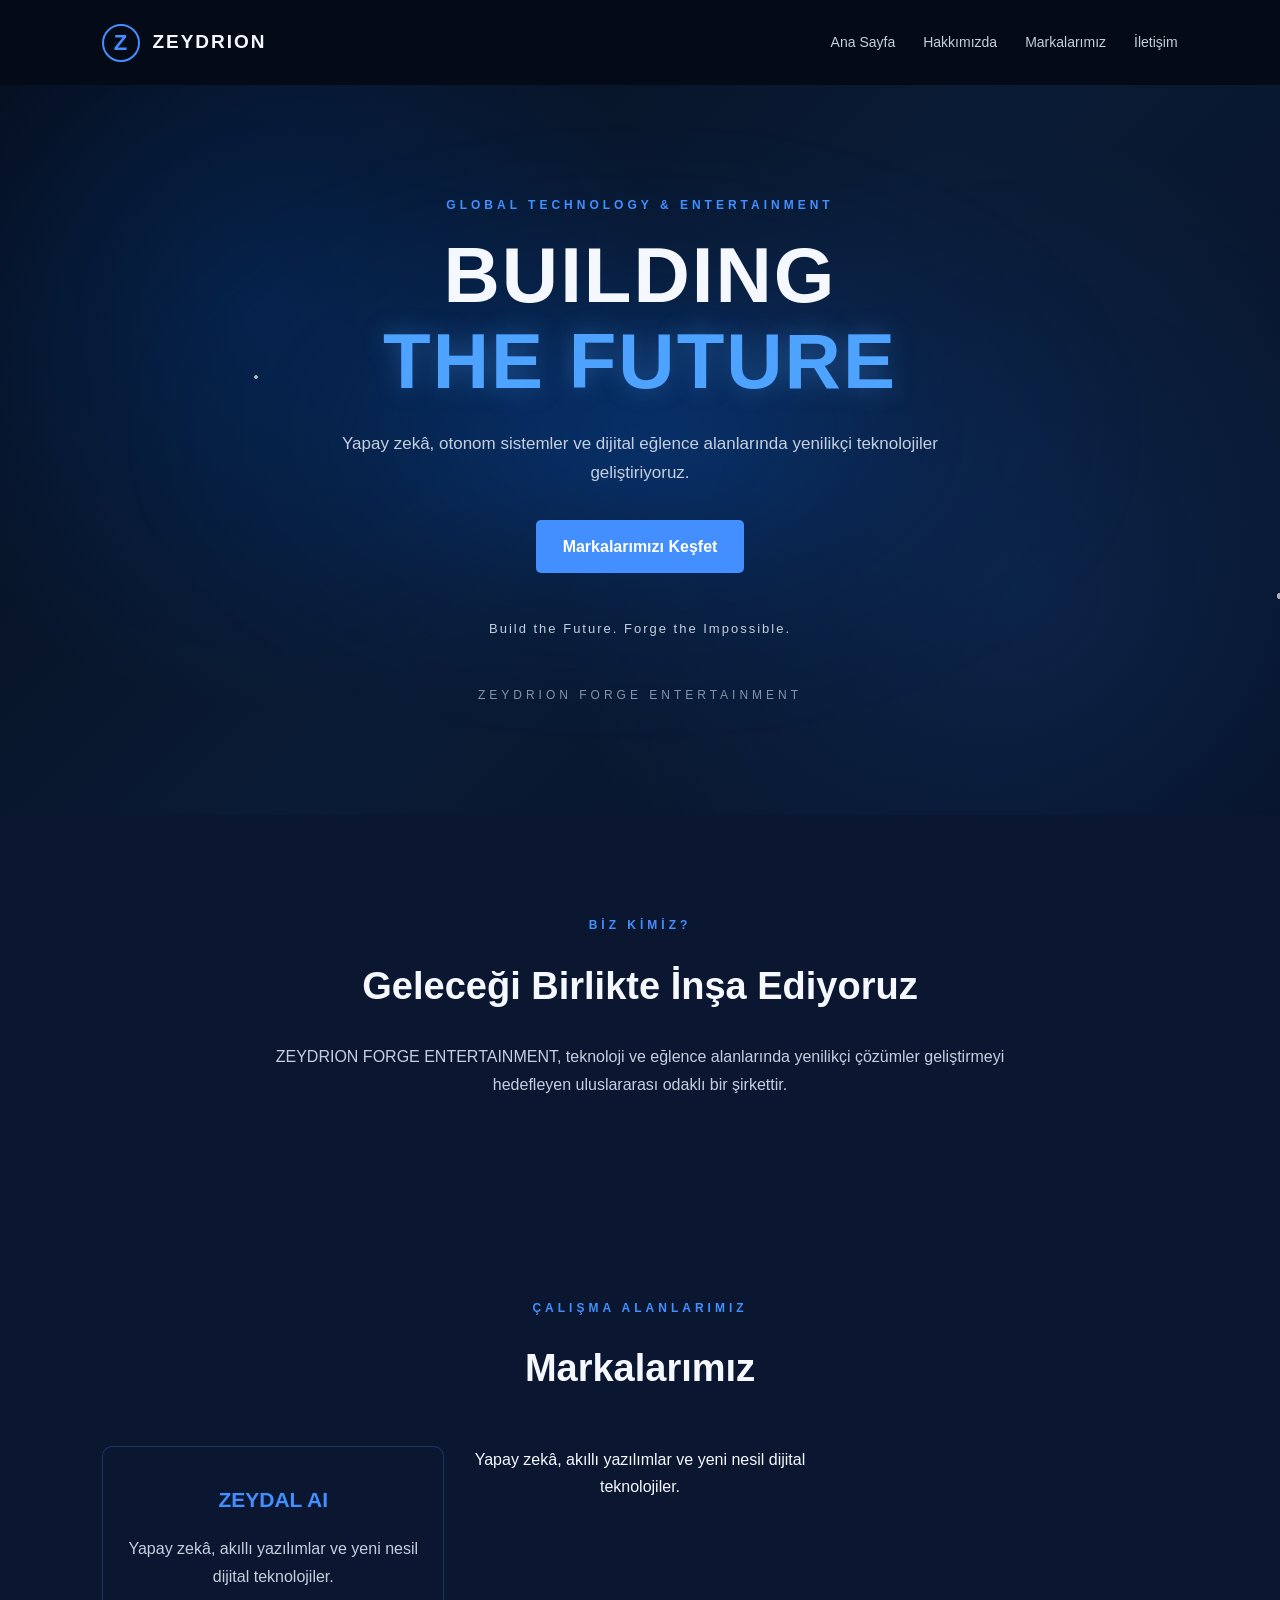
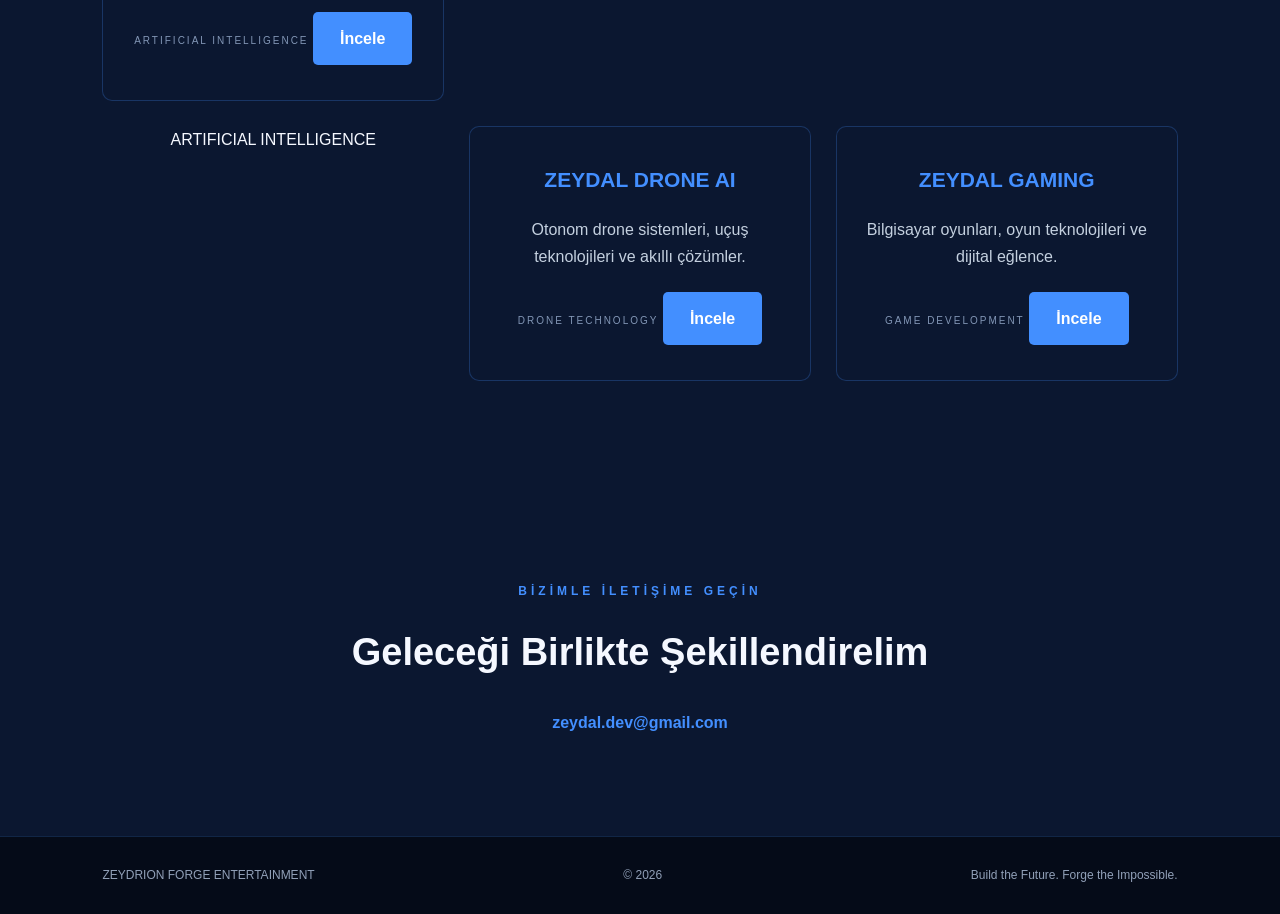
==== index.html @ db0af015 "Restore index.html content" ====
<!DOCTYPE html>
<html lang="tr">
<head>
  <meta charset="UTF-8">
  <meta name="viewport" content="width=device-width, initial-scale=1.0">
  <meta name="description" content="ZEYDRION FORGE ENTERTAINMENT — Global teknoloji ve eğlence şirketi.">
  <title>ZEYDRION FORGE ENTERTAINMENT</title>
  <link rel="stylesheet" href="style.css">
</head>
<body>

  <header class="header">
    <a class="logo" href="#home">
      <span class="logo-symbol">Z</span>
      <span>ZEYDRION</span>
    </a>

    <nav class="navigation">
      <a href="#home">Ana Sayfa</a>
      <a href="#about">Hakkımızda</a>
      <a href="#brands">Markalarımız</a>
      <a href="#contact">İletişim</a>
    </nav>
  </header>

  <main>
    
<section class="hero" id="home">
  <p class="eyebrow">GLOBAL TECHNOLOGY & ENTERTAINMENT</p>

  <h1>
    BUILDING<br>
    <span>THE FUTURE</span>
  </h1>

  <p class="hero-description">
    Yapay zekâ, otonom sistemler ve dijital eğlence
    alanlarında yenilikçi teknolojiler geliştiriyoruz.
  </p>

  <a class="primary-button" href="#brands">
    Markalarımızı Keşfet
  </a>

  <p class="slogan">
    Build the Future. Forge the Impossible.
  </p>

  <p class="hero-footer">
    ZEYDRION FORGE ENTERTAINMENT
  </p>
</section>


    <section class="about section" id="about">
      <p class="eyebrow">BİZ KİMİZ?</p>
      <h2>Geleceği Birlikte İnşa Ediyoruz</h2>

      <p>
        ZEYDRION FORGE ENTERTAINMENT, teknoloji ve eğlence
        alanlarında yenilikçi çözümler geliştirmeyi hedefleyen
        uluslararası odaklı bir şirkettir.
      </p>
    </section>

    <section class="brands section" id="brands">
      <p class="eyebrow">ÇALIŞMA ALANLARIMIZ</p>
      <h2>Markalarımız</h2>

      <div class="brand-container">

        
<article class="brand-card">
  <h3>ZEYDAL AI</h3>
  <p>
    Yapay zekâ, akıllı yazılımlar ve yeni nesil
    dijital teknolojiler.
  </p>
  <span>ARTIFICIAL INTELLIGENCE</span>
  <a class="primary-button" href="zeydal-ai.html">İncele</a>
</article>

            Yapay zekâ, akıllı yazılımlar ve yeni nesil
            dijital teknolojiler.
          </p>
          <span>ARTIFICIAL INTELLIGENCE</span>
        </article>

        
<article class="brand-card">
  <h3>ZEYDAL DRONE AI</h3>
  <p>
    Otonom drone sistemleri, uçuş teknolojileri
    ve akıllı çözümler.
  </p>
  <span>DRONE TECHNOLOGY</span>
  <a class="primary-button" href="zeydal-drone-ai.html">İncele</a>
</article>


        <article class="brand-card">
  <h3>ZEYDAL GAMING</h3>
  <p>
    Bilgisayar oyunları, oyun teknolojileri
    ve dijital eğlence.
  </p>
  <span>GAME DEVELOPMENT</span>
  <a class="primary-button" href="zeydal-gaming.html">İncele</a>
</article>
       

      </div>
    </section>

    <section class="contact section" id="contact">
      <p class="eyebrow">BİZİMLE İLETİŞİME GEÇİN</p>
      <h2>Geleceği Birlikte Şekillendirelim</h2>
      <a href="mailto:zeydal.dev@gmail.com">
        zeydal.dev@gmail.com
      </a>
    </section>
  </main>

  <footer class="footer">
    <span>ZEYDRION FORGE ENTERTAINMENT</span>
    <span>© <span id="year"></span></span>
    <span>Build the Future. Forge the Impossible.</span>
  </footer>

  <script src="script.js"></script>
</body>
</html>
---- style.css ----
:root {
  --navy: #050b18;
  --navy-light: #0b1730;
  --blue: #438fff;
  --silver: #c4d0df;
  --white: #f5f8ff;
}

* {
  margin: 0;
  padding: 0;
  box-sizing: border-box;
  scroll-behavior: smooth;
}

body {
  font-family: Arial, Helvetica, sans-serif;
  background: var(--navy);
  color: var(--white);
  line-height: 1.7;
}

.header {
  width: 100%;
  min-height: 85px;
  padding: 18px 8%;
  display: flex;
  align-items: center;
  justify-content: space-between;
  gap: 25px;
  background: rgba(5, 11, 24, 0.82);
backdrop-filter: blur(15px);
-webkit-backdrop-filter: blur(15px);
  }
.logo {
  display: flex;
  align-items: center;
  gap: 12px;
  color: var(--white);
  text-decoration: none;
  font-size: 19px;
  font-weight: bold;
  letter-spacing: 2px;
}

.logo-symbol {
  width: 38px;
  height: 38px;
  display: grid;
  place-items: center;
  border: 2px solid var(--blue);
  border-radius: 50%;
  color: var(--blue);
  font-size: 22px;
  font-weight: bold;
  line-height: 1;
}

.navigation {
  display: flex;
  gap: 28px;
  flex-wrap: wrap;
}

.navigation a {
  color: var(--silver);
  text-decoration: none;
  font-size: 14px;
  transition: color 0.3s ease;
}

.navigation a:hover {
  color: var(--blue);
}


.hero {
  min-height: 620px;
  padding: 110px 20px;
  display: flex;
  flex-direction: column;
  justify-content: center;
  align-items: center;
  text-align: center;
  position: relative;
  overflow: hidden;
  background:
    radial-gradient(circle at 20% 30%, rgba(0, 110, 255, 0.16), transparent 35%),
    radial-gradient(circle at 80% 70%, rgba(30, 90, 180, 0.20), transparent 40%),
    linear-gradient(135deg, #050d1c, #0a1b35, #061126);
}


.eyebrow {
  color: var(--blue);
  font-size: 12px;
  font-weight: bold;
  letter-spacing: 4px;
  margin-bottom: 18px;
}

.hero h1 {
  font-size: clamp(34px, 6vw, 68px);
  line-height: 1.15;
  letter-spacing: 3px;
  margin-bottom: 25px;
}

.hero-description {
  max-width: 620px;
  color: var(--silver);
  font-size: 17px;
  margin-bottom: 32px;
}

.primary-button {
  display: inline-block;
  padding: 13px 27px;
  background: var(--blue);
  color: white;
  text-decoration: none;
  border-radius: 5px;
  font-weight: bold;
  transition: 0.3s ease;
}

.primary-button:hover {
  background: #276fce;
  transform: translateY(-3px);
}

.slogan {
  margin-top: 45px;
  color: var(--silver);
  font-size: 13px;
  letter-spacing: 2px;
}

.section {
  padding: 100px 8%;
  text-align: center;
}

.section h2 {
  font-size: clamp(26px, 4vw, 38px);
  margin-bottom: 25px;
}

.about {
  background: var(--navy-light);
}

.about > p:last-child {
  max-width: 750px;
  margin: auto;
  color: var(--silver);
}

.brands {
  background: var(--navy);
}

.brand-container {
  display: grid;
  grid-template-columns: repeat(3, 1fr);
  gap: 25px;
  margin-top: 45px;
}

.brand-card {
  padding: 35px 25px;
  min-height: 245px;
  background: var(--navy-light);
  border: 1px solid rgba(67, 143, 255, 0.25);
  border-radius: 10px;
  transition: 0.3s ease;
}

.brand-card:hover {
  transform: translateY(-7px);
  border-color: var(--blue);
  box-shadow: 0 10px 35px rgba(67, 143, 255, 0.12);
}

.brand-card h3 {
  color: var(--blue);
  font-size: 21px;
  margin-bottom: 18px;
}

.brand-card p {
  color: var(--silver);
  margin-bottom: 22px;
}

.brand-card span {
  color: #8296b5;
  font-size: 10px;
  letter-spacing: 2px;
}

.contact {
  background: var(--navy-light);
}

.contact a {
  color: var(--blue);
  text-decoration: none;
  font-weight: bold;
}

.footer {
  padding: 28px 8%;
  display: flex;
  justify-content: space-between;
  align-items: center;
  flex-wrap: wrap;
  gap: 15px;
  color: #91a0b8;
  font-size: 12px;
  border-top: 1px solid rgba(67, 143, 255, 0.2);
}

@media (max-width: 800px) {
  .header {
    flex-direction: column;
  }

  .navigation {
    justify-content: center;
    gap: 15px;
  }

  .brand-container {
    grid-template-columns: 1fr;
  }

  .hero {
  min-height: 620px;
  background:
    radial-gradient(circle at 20% 30%, rgba(0, 110, 255, 0.16), transparent 35%),
    radial-gradient(circle at 80% 70%, rgba(30, 90, 180, 0.20), transparent 40%),
    linear-gradient(135deg, #050d1c, #0a1b35, #061126);
}

  .section {
    padding: 75px 6%;
  }

  .footer {
    flex-direction: column;
    text-align: center;
  }
}
.hero h1 span {
  color: #4da3ff;
  text-shadow: 0 0 25px rgba(77, 163, 255, 0.35);
}

.hero-footer {
  margin-top: 45px;
  color: #8295ad;
  font-size: 12px;
  letter-spacing: 4px;
}

.hero h1 {
  font-size: clamp(42px, 7vw, 78px);
  line-height: 1.1;
  letter-spacing: 2px;
}

/* ZEYDRION Animated Blue Glow */

.hero {
  position: relative;
  overflow: hidden;
}

.hero::before {
  content: "";
  position: absolute;
  width: 75%;
  height: 75%;
  top: 10%;
  left: 12%;
  background:
    radial-gradient(
      ellipse,
      rgba(0, 110, 255, 0.35),
      rgba(0, 65, 160, 0.12) 45%,
      transparent 75%
    );
  filter: blur(35px);
  opacity: 0.8;
  pointer-events: none;
  animation: zeydrionHeroGlow 8s ease-in-out infinite alternate;
}

.hero > * {
  position: relative;
  z-index: 1;
}

@keyframes zeydrionHeroGlow {
  0% {
    transform: translate(-12%, -5%) scale(0.9);
  }
  50% {
    transform: translate(8%, 8%) scale(1.15);
  }
  100% {
    transform: translate(-5%, 12%) scale(1);
  }
}

@media (prefers-reduced-motion: reduce) {
  .hero::before {
    animation: none;
  }
}

/* ZEYDRION Moving Star Particles */

.hero::after {
  content: "";
  position: absolute;
  inset: 0;
  z-index: 0;
  pointer-events: none;

  background-image:
    radial-gradient(2px 2px at 10% 20%, #ffffff 99%, transparent),
    radial-gradient(2px 2px at 30% 70%, #4da3ff 99%, transparent),
    radial-gradient(3px 3px at 50% 35%, #ffffff 99%, transparent),
    radial-gradient(2px 2px at 70% 80%, #4da3ff 99%, transparent),
    radial-gradient(2px 2px at 90% 15%, #ffffff 99%, transparent),
    radial-gradient(2px 2px at 80% 45%, #4da3ff 99%, transparent);

  background-size: 200% 200%;
  background-repeat: repeat;
  opacity: 0.65;
  animation: zeydrionStars 18s linear infinite;
}

@keyframes zeydrionStars {
  0% {
    background-position:
      0% 0%, 10% 20%, 20% 10%,
      30% 30%, 40% 0%, 50% 20%;
  }

  100% {
    background-position:
      100% 100%, 60% 90%, 90% 70%,
      80% 100%, 100% 60%, 70% 80%;
  }
}

/* ZEYDRION Cursor Glow */

.cursor-glow {
  position: fixed;
  width: 220px;
  height: 220px;
  border-radius: 50%;
  pointer-events: none;
  z-index: 9999;
  transform: translate(-50%, -50%);
  background: radial-gradient(
    circle,
    rgba(0, 110, 255, 0.20) 0%,
    rgba(0, 110, 255, 0.08) 40%,
    transparent 70%
  );
  filter: blur(12px);
  opacity: 0;
  transition: opacity 0.3s ease;
}

@media (hover: none) {
  .cursor-glow {
    display: none;
  }
}

/* ZEYDRION Brand Card Reveal */

.brand-card.reveal {
  opacity: 0;
  transform: translateY(35px);
  transition:
    opacity 0.8s ease,
    transform 0.8s ease;
}

.brand-card.reveal.visible {
  opacity: 1;
  transform: translateY(0);
}

/* ZEYDRION Futuristic Scrollbar */

html {
  scrollbar-width: thin;
  scrollbar-color: #287bdb #050d1c;
}

::-webkit-scrollbar {
  width: 8px;
}

::-webkit-scrollbar-track {
  background: #050d1c;
}

::-webkit-scrollbar-thumb {
  background: linear-gradient(
    180deg,
    #4da3ff,
    #1554a5
  );
  border-radius: 10px;
  border: 1px solid #0a1b35;
}

::-webkit-scrollbar-thumb:hover {
  background: #69b5ff;
}

/* ZEYDRION ORIGINAL FUTURISTIC BACKGROUND */

body {
  background: #050b18;
  color: #f5f8ff;
}

.hero {
  background:
    radial-gradient(circle at 20% 30%, rgba(0, 110, 255, 0.16), transparent 35%),
    radial-gradient(circle at 80% 70%, rgba(30, 90, 180, 0.20), transparent 40%),
    linear-gradient(135deg, #050d1c, #0a1b35, #061126);
}

.about,
.brands,
.contact {
  background: var(--navy-light);
}

.brand-card {
  background: var(--navy-light);
}
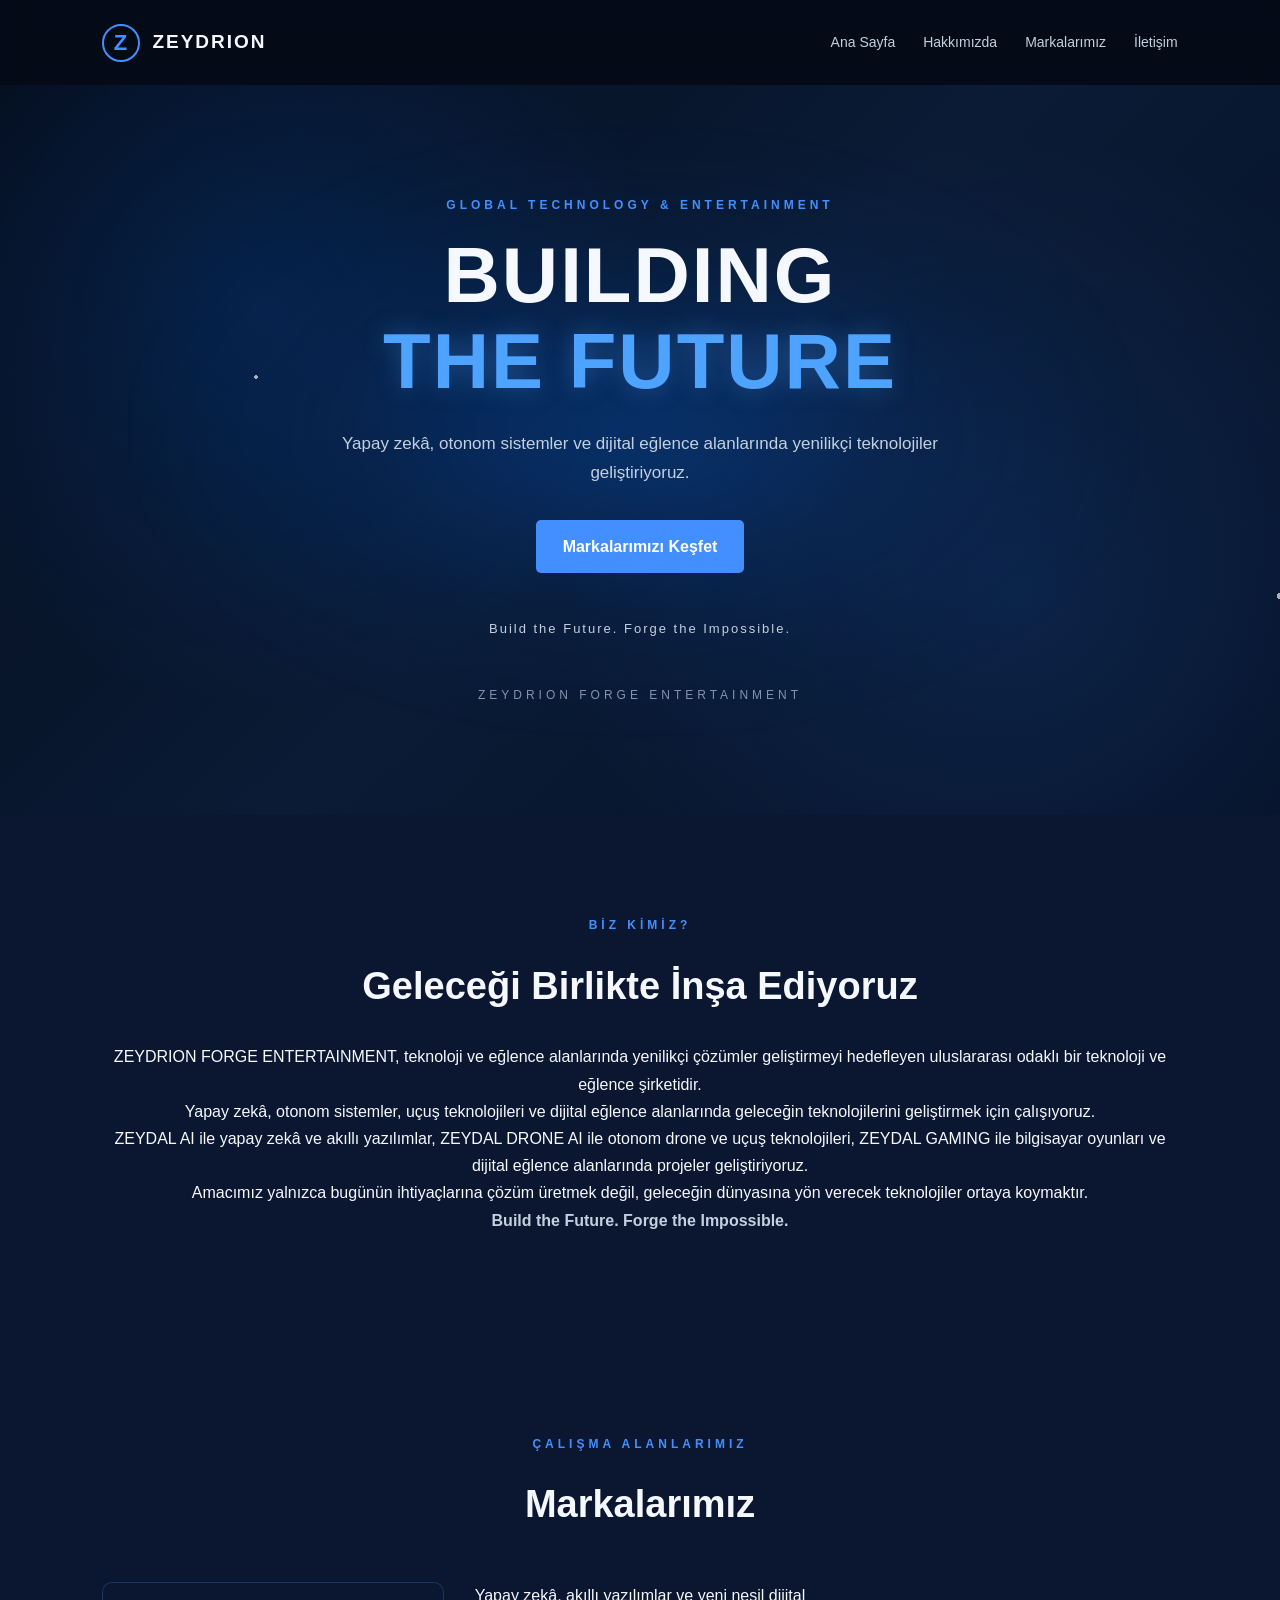
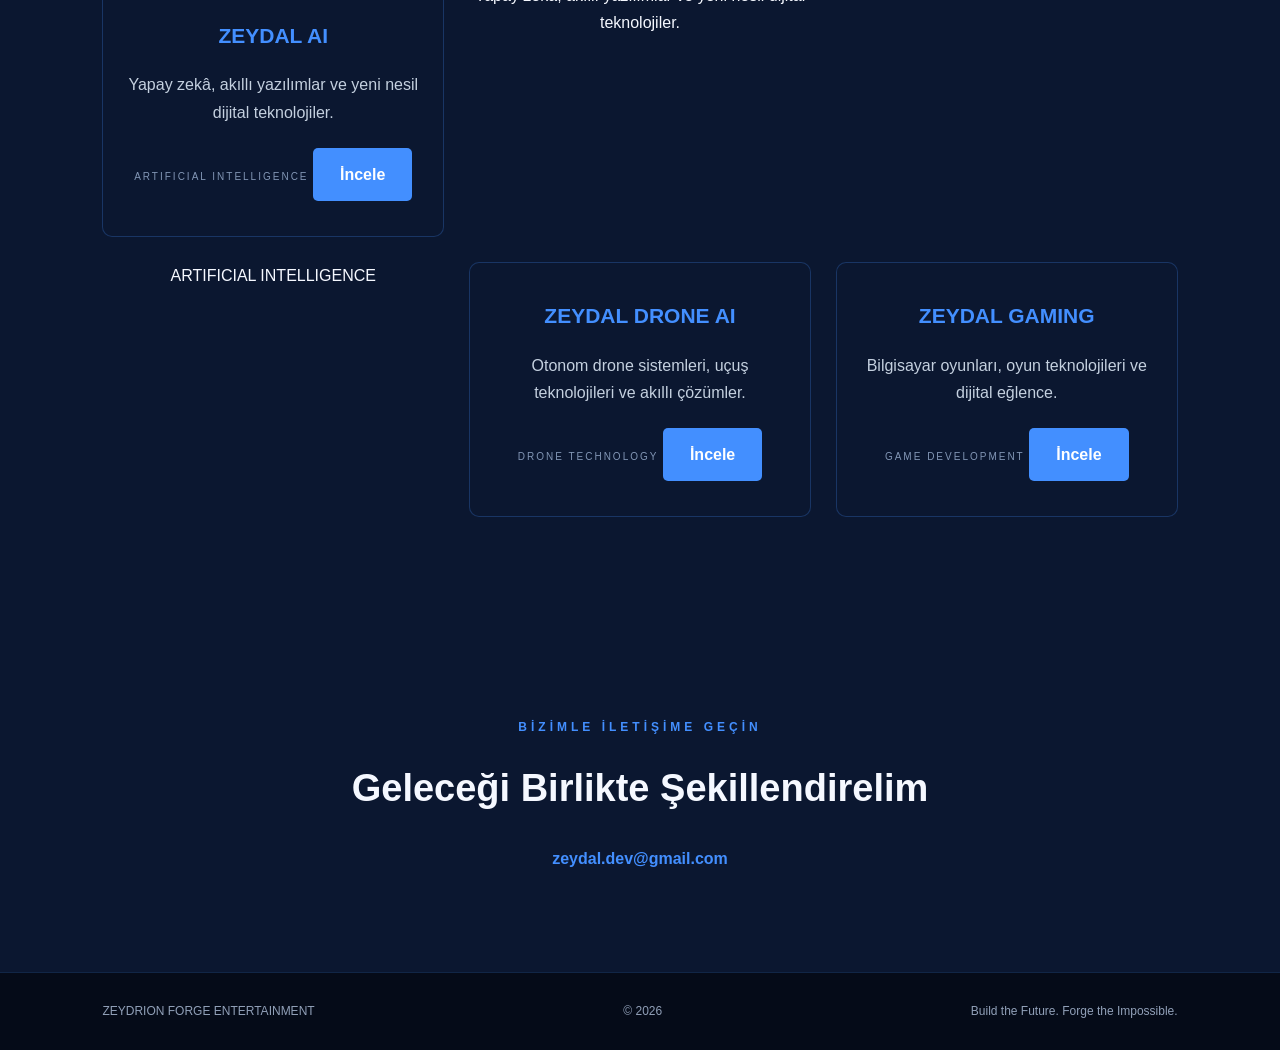
==== commit e1636be3: "Revise index.html for content and structure improvements Updated the content and structure of the in" ====
--- a/index.html
+++ b/index.html
@@ -53,16 +53,39 @@
 </section>
 
 
-    <section class="about section" id="about">
-      <p class="eyebrow">BİZ KİMİZ?</p>
-      <h2>Geleceği Birlikte İnşa Ediyoruz</h2>
+<section class="about section" id="about">
+  <p class="eyebrow">BİZ KİMİZ?</p>
 
-      <p>
-        ZEYDRION FORGE ENTERTAINMENT, teknoloji ve eğlence
-        alanlarında yenilikçi çözümler geliştirmeyi hedefleyen
-        uluslararası odaklı bir şirkettir.
-      </p>
-    </section>
+  <h2>Geleceği Birlikte İnşa Ediyoruz</h2>
+
+  <p>
+    ZEYDRION FORGE ENTERTAINMENT, teknoloji ve eğlence
+    alanlarında yenilikçi çözümler geliştirmeyi hedefleyen
+    uluslararası odaklı bir teknoloji ve eğlence şirketidir.
+  </p>
+
+  <p>
+    Yapay zekâ, otonom sistemler, uçuş teknolojileri ve
+    dijital eğlence alanlarında geleceğin teknolojilerini
+    geliştirmek için çalışıyoruz.
+  </p>
+
+  <p>
+    ZEYDAL AI ile yapay zekâ ve akıllı yazılımlar,
+    ZEYDAL DRONE AI ile otonom drone ve uçuş teknolojileri,
+    ZEYDAL GAMING ile bilgisayar oyunları ve dijital eğlence
+    alanlarında projeler geliştiriyoruz.
+  </p>
+
+  <p>
+    Amacımız yalnızca bugünün ihtiyaçlarına çözüm üretmek
+    değil, geleceğin dünyasına yön verecek teknolojiler
+    ortaya koymaktır.
+  </p>
+
+  <p><strong>Build the Future. Forge the Impossible.</strong></p>
+</section>
+
 
     <section class="brands section" id="brands">
       <p class="eyebrow">ÇALIŞMA ALANLARIMIZ</p>
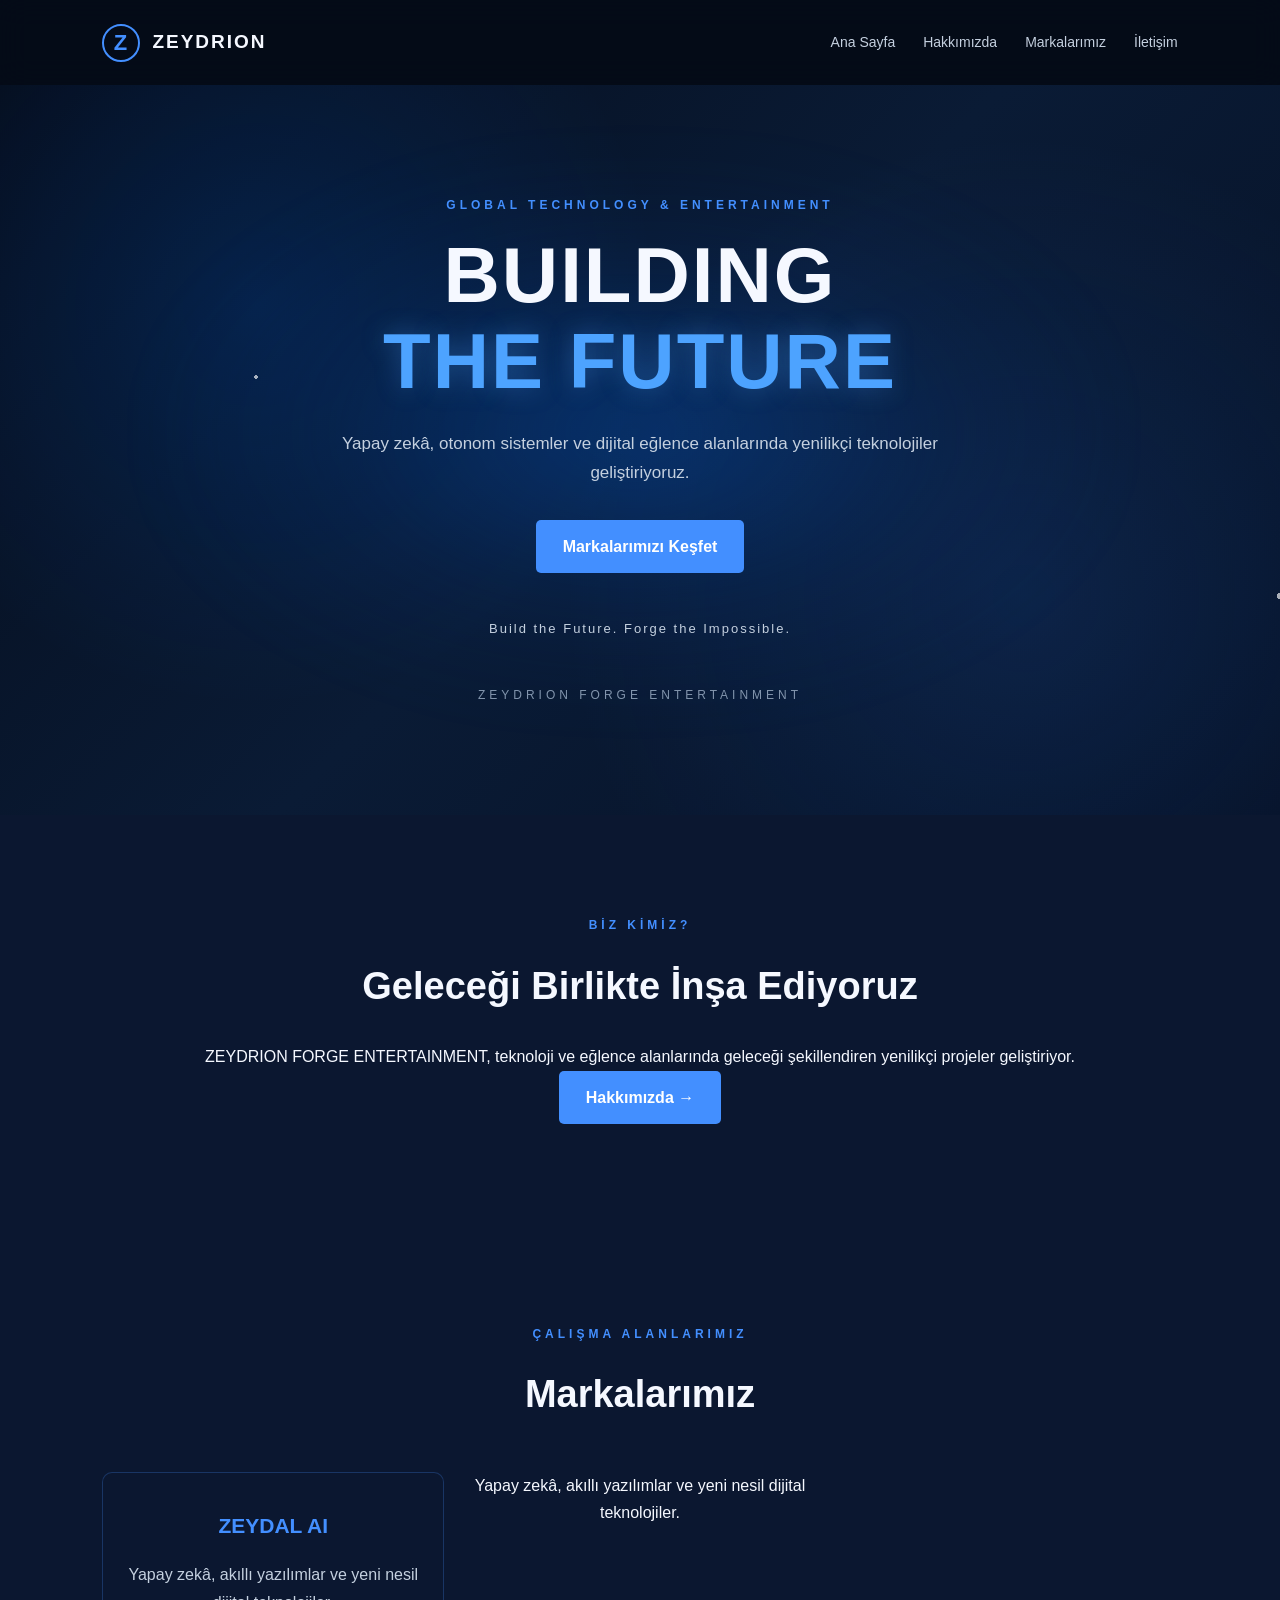
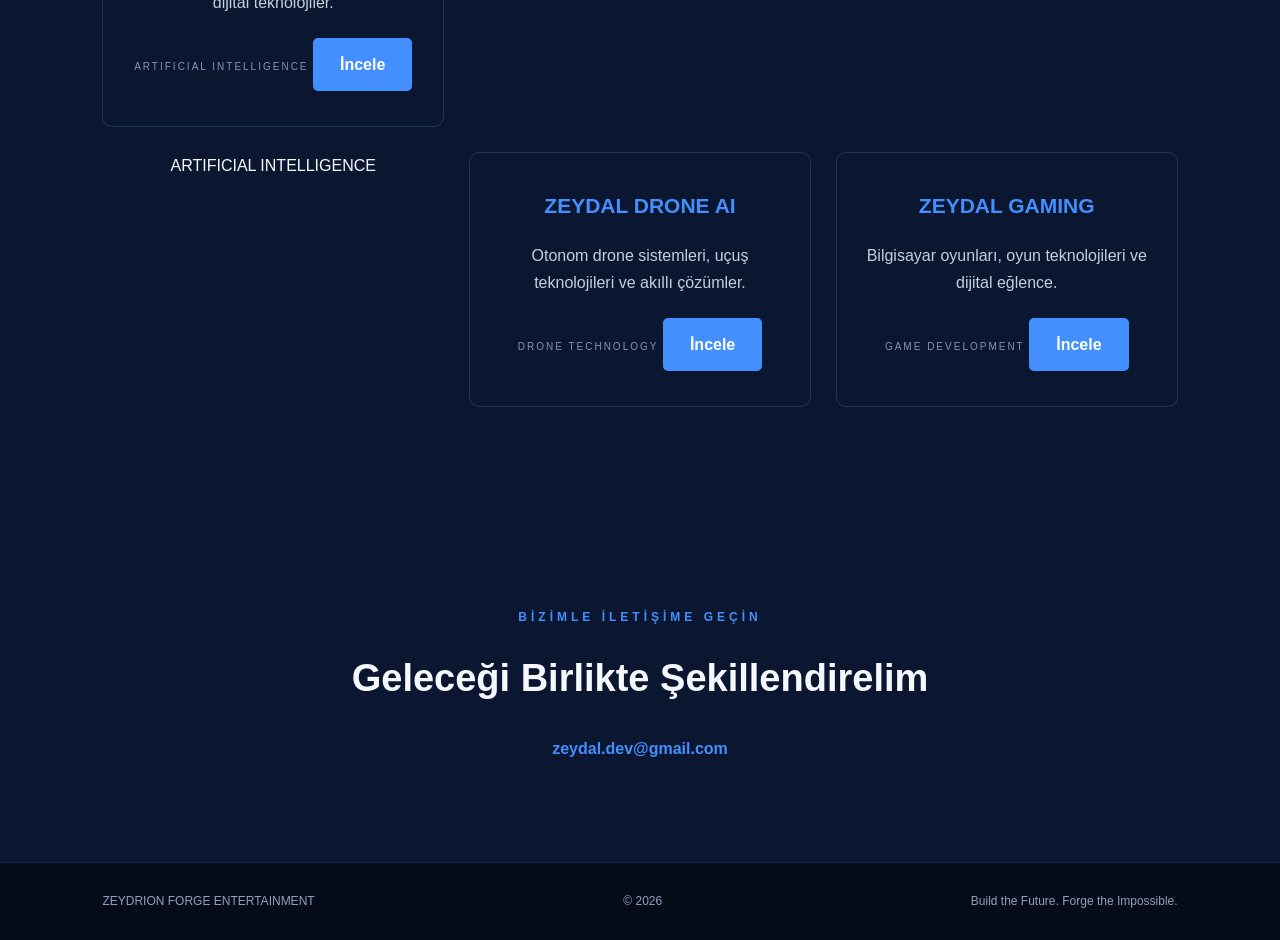
==== commit fd42d350: "Revise index.html with new content and structure Updated the index.html file to reflect the latest d" ====
--- a/index.html
+++ b/index.html
@@ -18,7 +18,7 @@
 
     <nav class="navigation">
       <a href="#home">Ana Sayfa</a>
-      <a href="#about">Hakkımızda</a>
+      <a href="hakkimizda.html" target="_blank">Hakkımızda</a>
       <a href="#brands">Markalarımız</a>
       <a href="#contact">İletişim</a>
     </nav>
@@ -60,32 +60,13 @@
 
   <p>
     ZEYDRION FORGE ENTERTAINMENT, teknoloji ve eğlence
-    alanlarında yenilikçi çözümler geliştirmeyi hedefleyen
-    uluslararası odaklı bir teknoloji ve eğlence şirketidir.
+    alanlarında geleceği şekillendiren yenilikçi projeler geliştiriyor.
   </p>
 
-  <p>
-    Yapay zekâ, otonom sistemler, uçuş teknolojileri ve
-    dijital eğlence alanlarında geleceğin teknolojilerini
-    geliştirmek için çalışıyoruz.
-  </p>
-
-  <p>
-    ZEYDAL AI ile yapay zekâ ve akıllı yazılımlar,
-    ZEYDAL DRONE AI ile otonom drone ve uçuş teknolojileri,
-    ZEYDAL GAMING ile bilgisayar oyunları ve dijital eğlence
-    alanlarında projeler geliştiriyoruz.
-  </p>
-
-  <p>
-    Amacımız yalnızca bugünün ihtiyaçlarına çözüm üretmek
-    değil, geleceğin dünyasına yön verecek teknolojiler
-    ortaya koymaktır.
-  </p>
-
-  <p><strong>Build the Future. Forge the Impossible.</strong></p>
+  <a href="hakkimizda.html" target="_blank" class="primary-button">
+    Hakkımızda →
+  </a>
 </section>
-
 
     <section class="brands section" id="brands">
       <p class="eyebrow">ÇALIŞMA ALANLARIMIZ</p>
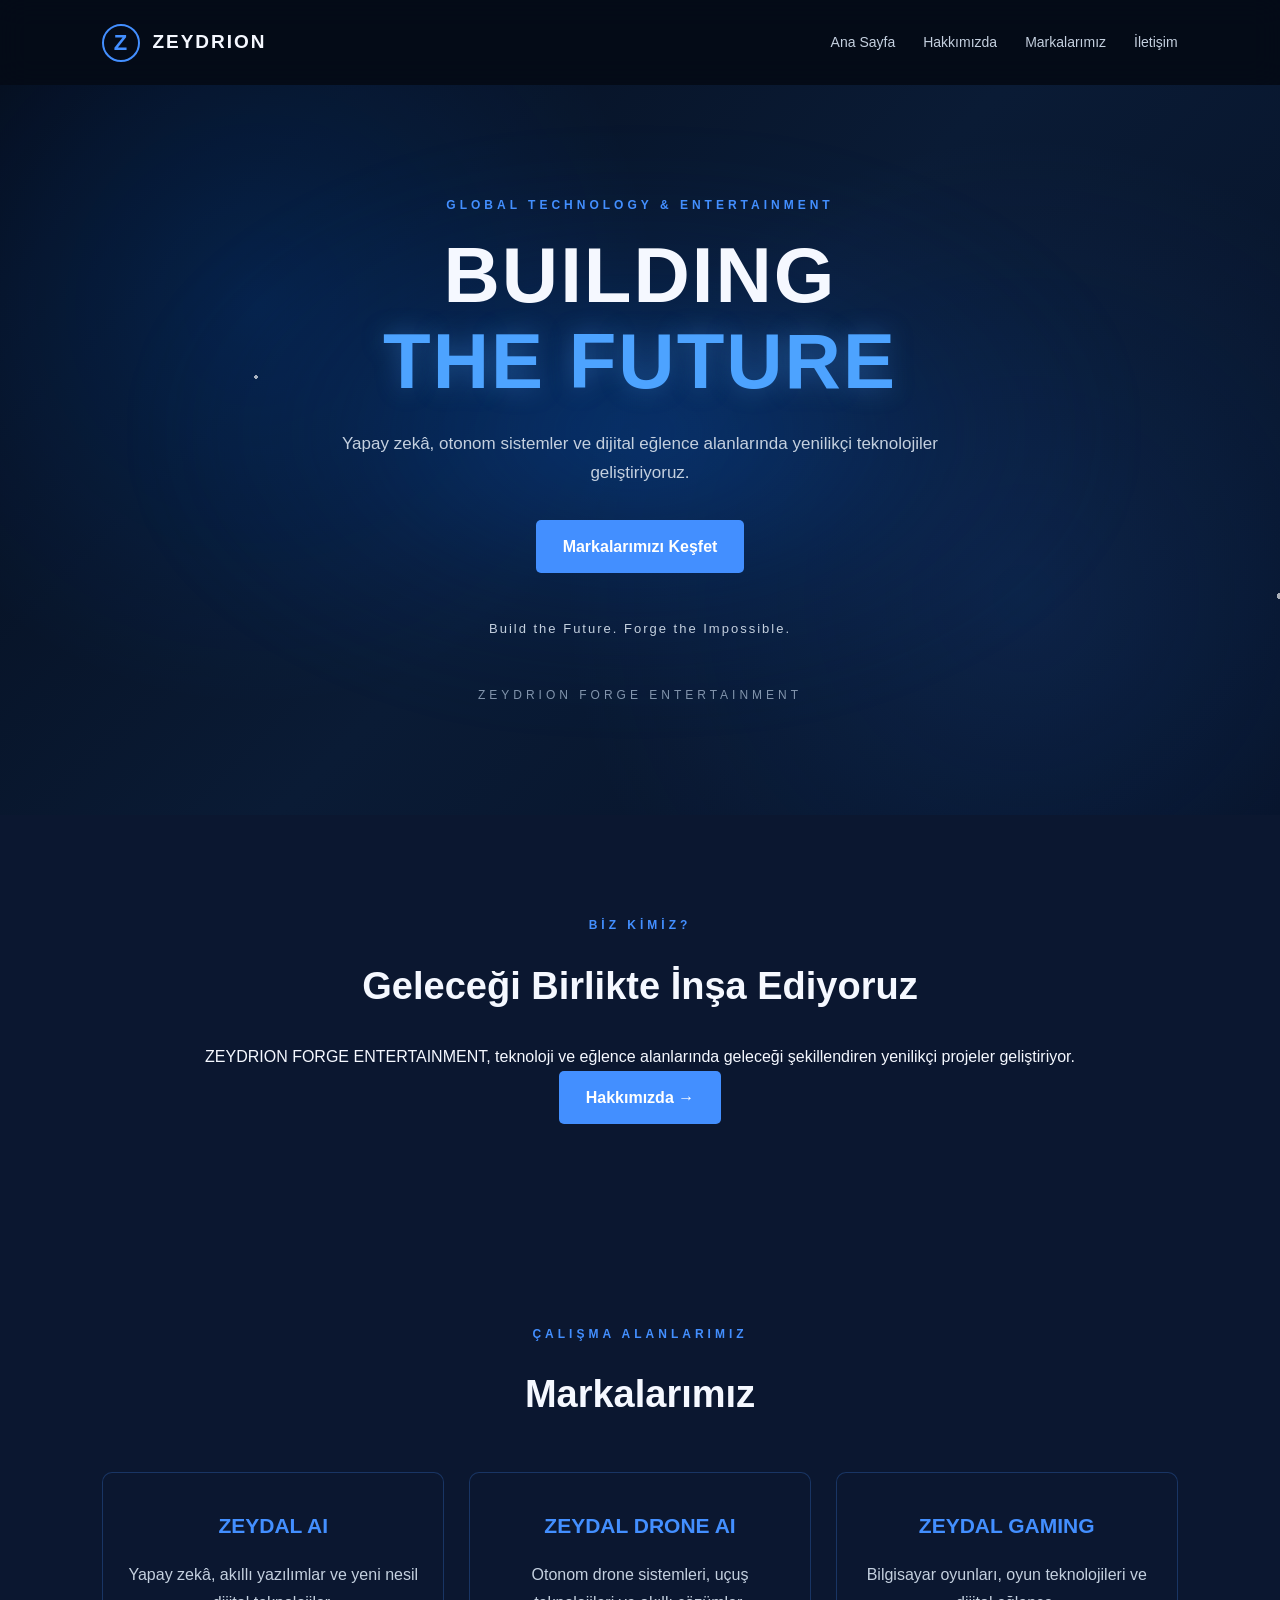
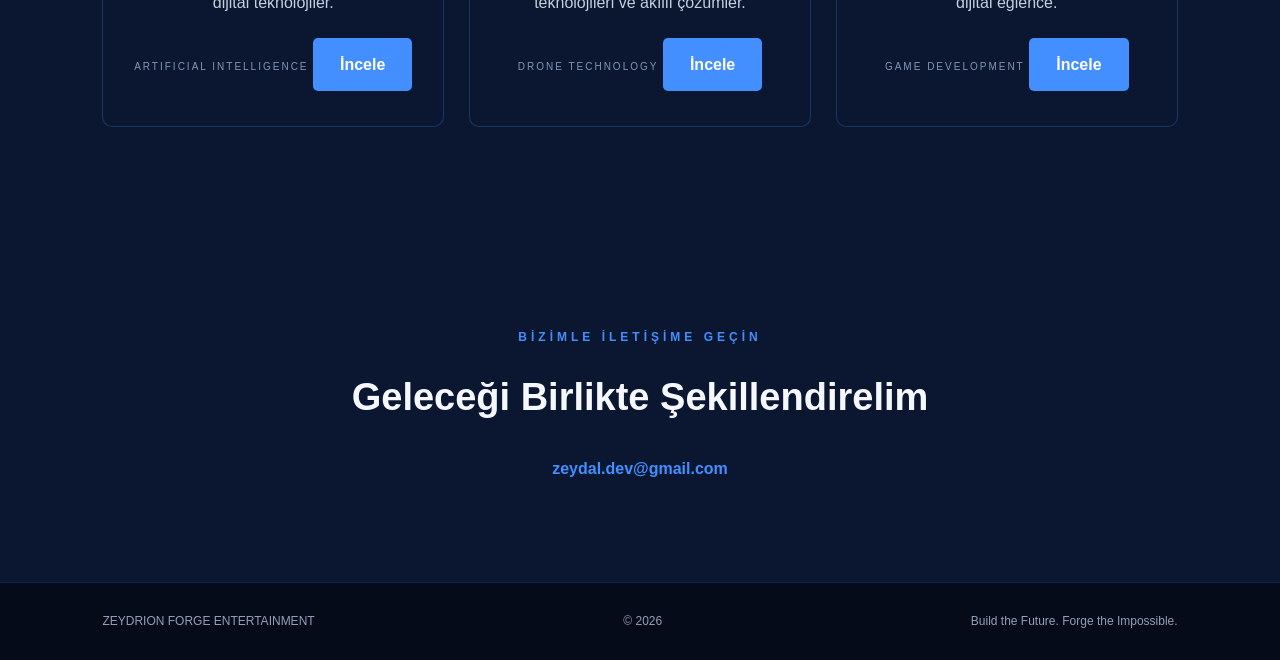
==== commit 524b9d23: "Restore index.html with original content" ====
--- a/index.html
+++ b/index.html
@@ -85,12 +85,6 @@
   <a class="primary-button" href="zeydal-ai.html">İncele</a>
 </article>
 
-            Yapay zekâ, akıllı yazılımlar ve yeni nesil
-            dijital teknolojiler.
-          </p>
-          <span>ARTIFICIAL INTELLIGENCE</span>
-        </article>
-
         
 <article class="brand-card">
   <h3>ZEYDAL DRONE AI</h3>
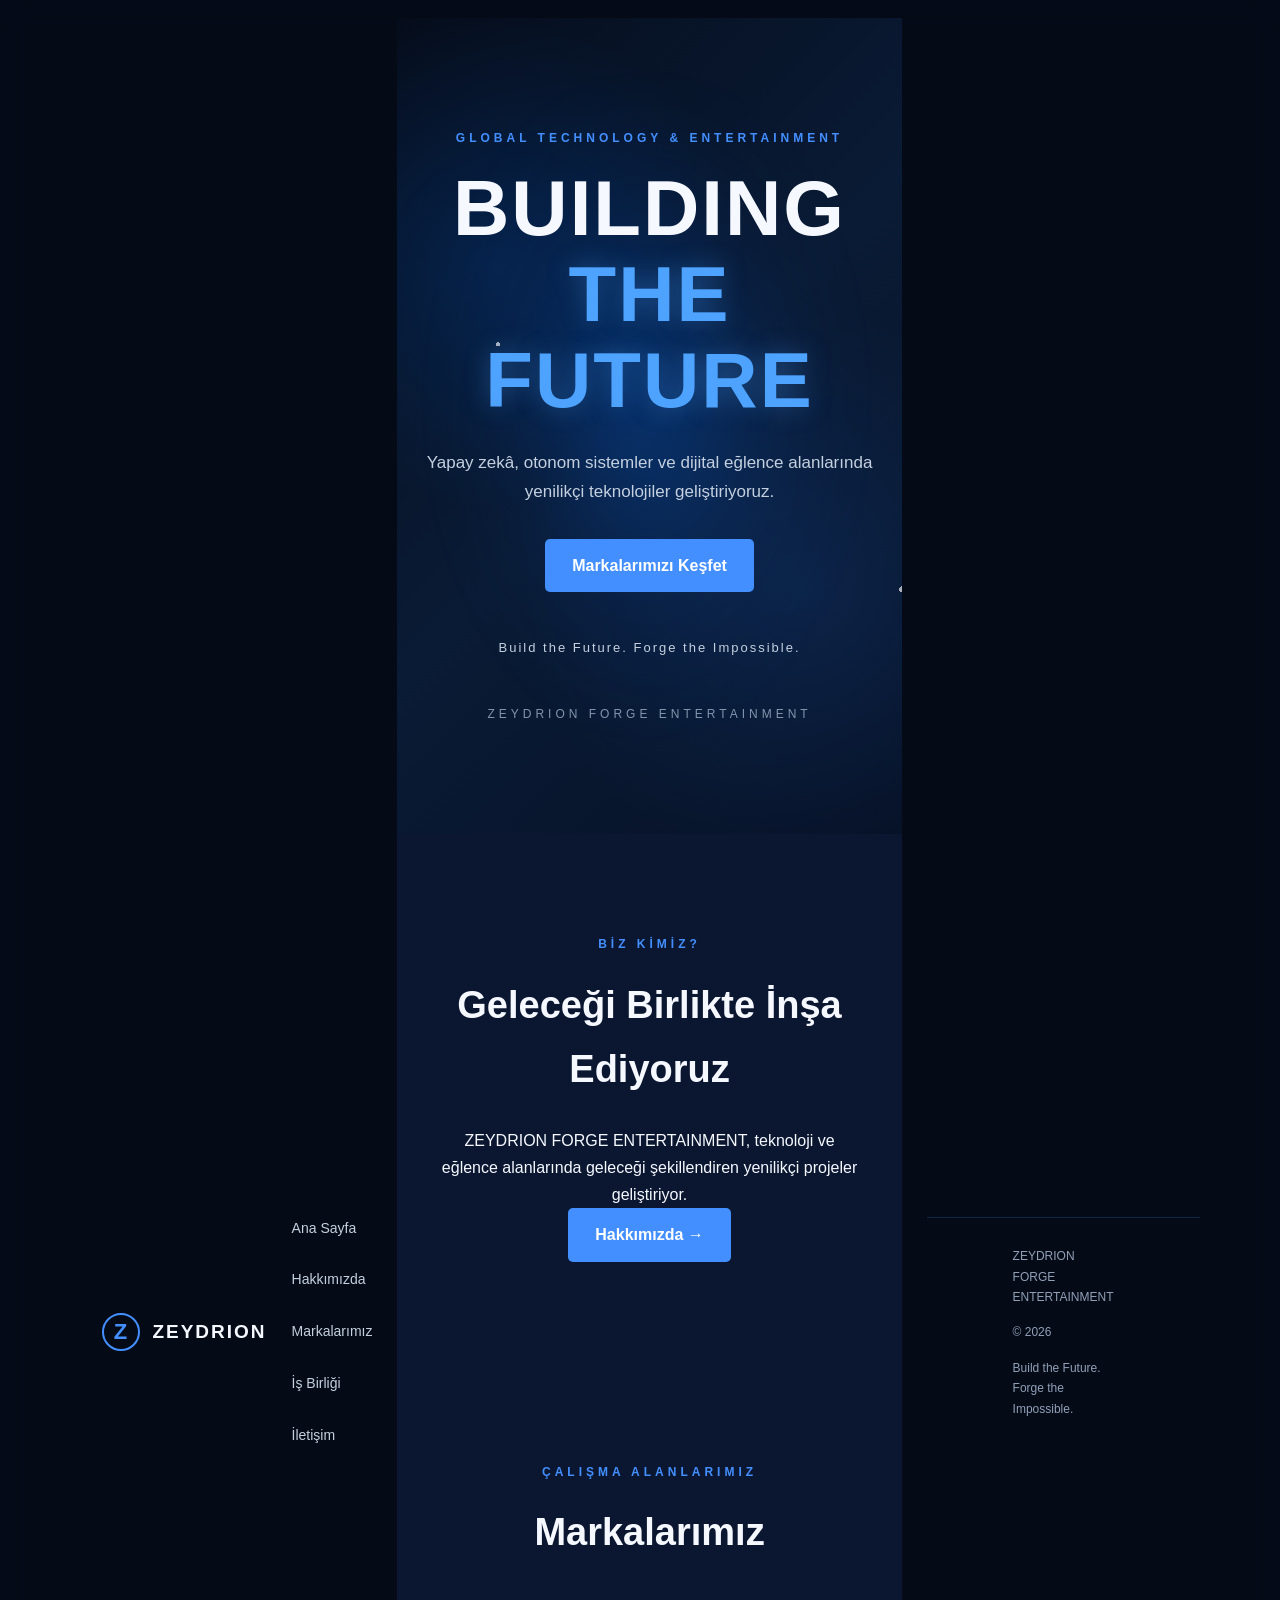
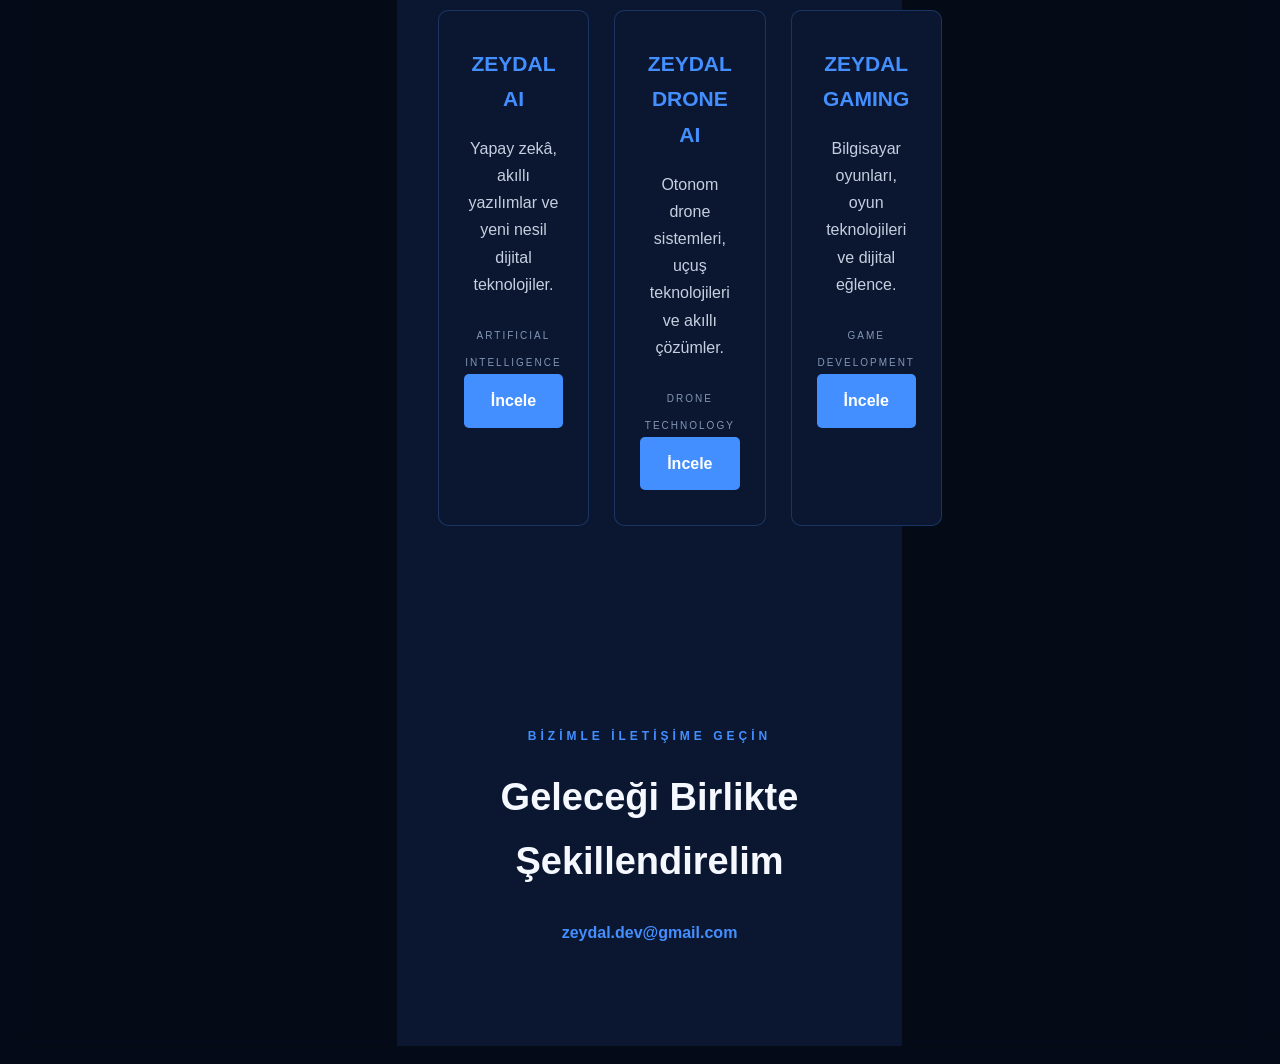
==== commit 98334b5f: "Add 'Partnership' link to navigation Added a new navigation link for 'Partnership'." ====
--- a/index.html
+++ b/index.html
@@ -16,13 +16,15 @@
       <span>ZEYDRION</span>
     </a>
 
-    <nav class="navigation">
-      <a href="#home">Ana Sayfa</a>
-      <a href="hakkimizda.html" target="_blank">Hakkımızda</a>
-      <a href="#brands">Markalarımız</a>
-      <a href="#contact">İletişim</a>
-    </nav>
-  </header>
+    
+<nav class="navigation">
+  <a href="#home">Ana Sayfa</a>
+  <a href="hakkimizda.html" target="_blank">Hakkımızda</a>
+  <a href="#brands">Markalarımız</a>
+  <a href="partnership.html" target="_blank">İş Birliği</a>
+  <a href="#contact">İletişim</a>
+</nav>
+
 
   <main>
     
--- a/style.css
+++ b/style.css
@@ -452,3 +452,665 @@
 .brand-card {
   background: var(--navy-light);
 }
+
+/* =====================================
+   ON THE THRESHOLD OF DARKNESS
+   ZEYDAL GAMING
+===================================== */
+
+.otod-story {
+  background: #070b13;
+  color: #e5eaf2;
+  font-family: Arial, Helvetica, sans-serif;
+  overflow: hidden;
+  line-height: 1.7;
+}
+
+.otod-story * {
+  box-sizing: border-box;
+}
+
+.otod-hero {
+  min-height: 620px;
+  padding: 110px 25px;
+  display: flex;
+  flex-direction: column;
+  align-items: center;
+  justify-content: center;
+  text-align: center;
+  background:
+    linear-gradient(rgba(3, 7, 15, 0.82), rgba(3, 7, 15, 0.96)),
+    radial-gradient(circle at center, #17345b 0%, #070b13 70%);
+  border-bottom: 1px solid #243c5b;
+}
+
+.otod-label {
+  color: #65b8ff;
+  font-size: 13px;
+  letter-spacing: 5px;
+  margin-bottom: 25px;
+}
+
+.otod-hero h1 {
+  color: #ffffff;
+  font-size: clamp(38px, 7vw, 76px);
+  line-height: 1.1;
+  letter-spacing: 4px;
+  margin: 0;
+  text-shadow: 0 0 25px rgba(40, 140, 255, 0.35);
+}
+
+.otod-hero h2 {
+  color: #8bbce9;
+  font-size: 22px;
+  letter-spacing: 7px;
+  margin-top: 25px;
+}
+
+.otod-hero p {
+  color: #b8c5d6;
+  font-size: 17px;
+  max-width: 650px;
+  margin: 20px auto 35px;
+}
+
+.otod-button {
+  display: inline-block;
+  padding: 14px 32px;
+  color: #ffffff;
+  background: #145b9c;
+  border: 1px solid #58a9f5;
+  text-decoration: none;
+  letter-spacing: 2px;
+  transition: 0.3s ease;
+}
+
+.otod-button:hover {
+  background: #247fc9;
+  box-shadow: 0 0 25px rgba(48, 145, 255, 0.4);
+}
+
+.otod-content {
+  max-width: 1150px;
+  margin: auto;
+  padding: 80px 25px;
+}
+
+.otod-content h2 {
+  color: #70baff;
+  font-size: 27px;
+  letter-spacing: 3px;
+  margin: 65px 0 25px;
+  border-bottom: 1px solid #263e5a;
+  padding-bottom: 15px;
+}
+
+.otod-content p {
+  color: #bdc8d7;
+  font-size: 16px;
+  line-height: 1.9;
+  margin-bottom: 20px;
+}
+
+.otod-characters,
+.otod-chapters {
+  display: grid;
+  grid-template-columns: repeat(auto-fit, minmax(230px, 1fr));
+  gap: 22px;
+  margin-top: 30px;
+}
+
+.otod-character,
+.otod-chapter {
+  background: linear-gradient(145deg, #111d2d, #0a101b);
+  border: 1px solid #263d59;
+  padding: 28px;
+  border-radius: 8px;
+  transition: 0.3s ease;
+}
+
+.otod-character:hover,
+.otod-chapter:hover {
+  transform: translateY(-5px);
+  border-color: #55a9f5;
+  box-shadow: 0 8px 25px rgba(0, 100, 200, 0.12);
+}
+
+.otod-character h3,
+.otod-chapter h3 {
+  color: #ffffff;
+  font-size: 21px;
+  letter-spacing: 2px;
+  margin-top: 0;
+}
+
+.otod-chapter span {
+  color: #64b5ff;
+  font-size: 12px;
+  letter-spacing: 3px;
+}
+
+.otod-ending {
+  text-align: center;
+  margin-top: 90px;
+  padding: 65px 25px;
+  background: #0d1725;
+  border: 1px solid #263d59;
+  border-radius: 8px;
+}
+
+.otod-ending h2 {
+  color: #ffffff;
+  border: none;
+  margin: 0 0 20px;
+  font-size: clamp(23px, 4vw, 36px);
+  letter-spacing: 3px;
+}
+
+.otod-ending span {
+  display: inline-block;
+  color: #65b8ff;
+  letter-spacing: 5px;
+  margin-top: 25px;
+  font-size: 13px;
+}
+
+/* MOBİL UYUMLULUK */
+
+@media (max-width: 600px) {
+  .otod-hero {
+    min-height: 520px;
+    padding: 80px 18px;
+  }
+
+  .otod-hero h2 {
+    font-size: 16px;
+    letter-spacing: 4px;
+  }
+
+  .otod-content {
+    padding: 45px 18px;
+  }
+
+  .otod-content h2 {
+    font-size: 22px;
+  }
+
+  .otod-character,
+  .otod-chapter {
+    padding: 22px;
+  }
+}
+
+/* ==========================================
+   ON THE THRESHOLD OF DARKNESS
+   ZEYDAL GAMING ORIGINAL GAME
+========================================== */
+
+.otod-story {
+  background: #070b13;
+  color: #e5eaf2;
+  font-family: Arial, Helvetica, sans-serif;
+  overflow: hidden;
+  line-height: 1.7;
+  width: 100%;
+}
+
+.otod-story * {
+  box-sizing: border-box;
+}
+
+.otod-hero {
+  min-height: 620px;
+  padding: 110px 25px;
+  display: flex;
+  flex-direction: column;
+  align-items: center;
+  justify-content: center;
+  text-align: center;
+  background:
+    linear-gradient(rgba(3, 7, 15, 0.82), rgba(3, 7, 15, 0.96)),
+    radial-gradient(circle at center, #17345b 0%, #070b13 70%);
+  border-bottom: 1px solid #243c5b;
+}
+
+.otod-label {
+  color: #65b8ff;
+  font-size: 13px;
+  letter-spacing: 5px;
+  margin-bottom: 25px;
+}
+
+.otod-hero h1 {
+  color: #ffffff;
+  font-size: clamp(38px, 7vw, 76px);
+  line-height: 1.1;
+  letter-spacing: 4px;
+  margin: 0;
+  text-shadow: 0 0 25px rgba(40, 140, 255, 0.35);
+}
+
+.otod-hero h2 {
+  color: #8bbce9;
+  font-size: 22px;
+  letter-spacing: 7px;
+  margin-top: 25px;
+}
+
+.otod-hero p {
+  color: #b8c5d6;
+  font-size: 17px;
+  max-width: 650px;
+  margin: 20px auto 35px;
+}
+
+.otod-button {
+  display: inline-block;
+  padding: 14px 32px;
+  color: #ffffff;
+  background: #145b9c;
+  border: 1px solid #58a9f5;
+  text-decoration: none;
+  letter-spacing: 2px;
+  transition: 0.3s ease;
+}
+
+.otod-button:hover {
+  background: #247fc9;
+  box-shadow: 0 0 25px rgba(48, 145, 255, 0.4);
+}
+
+.otod-content {
+  max-width: 1150px;
+  margin: auto;
+  padding: 80px 25px;
+}
+
+.otod-content h2 {
+  color: #70baff;
+  font-size: 27px;
+  letter-spacing: 3px;
+  margin: 65px 0 25px;
+  border-bottom: 1px solid #263e5a;
+  padding-bottom: 15px;
+}
+
+.otod-content p {
+  color: #bdc8d7;
+  font-size: 16px;
+  line-height: 1.9;
+  margin-bottom: 20px;
+}
+
+.otod-characters,
+.otod-chapters {
+  display: grid;
+  grid-template-columns: repeat(auto-fit, minmax(230px, 1fr));
+  gap: 22px;
+  margin-top: 30px;
+}
+
+.otod-character,
+.otod-chapter {
+  background: linear-gradient(145deg, #111d2d, #0a101b);
+  border: 1px solid #263d59;
+  padding: 28px;
+  border-radius: 8px;
+  transition: 0.3s ease;
+}
+
+.otod-character:hover,
+.otod-chapter:hover {
+  transform: translateY(-5px);
+  border-color: #55a9f5;
+  box-shadow: 0 8px 25px rgba(0, 100, 200, 0.12);
+}
+
+.otod-character h3,
+.otod-chapter h3 {
+  color: #ffffff;
+  font-size: 21px;
+  letter-spacing: 2px;
+  margin-top: 0;
+}
+
+.otod-chapter span {
+  color: #64b5ff;
+  font-size: 12px;
+  letter-spacing: 3px;
+}
+
+.otod-ending {
+  text-align: center;
+  margin-top: 90px;
+  padding: 65px 25px;
+  background: #0d1725;
+  border: 1px solid #263d59;
+  border-radius: 8px;
+}
+
+.otod-ending h2 {
+  color: #ffffff;
+  border: none;
+  margin: 0 0 20px;
+  font-size: clamp(23px, 4vw, 36px);
+  letter-spacing: 3px;
+}
+
+.otod-ending span {
+  display: inline-block;
+  color: #65b8ff;
+  letter-spacing: 5px;
+  margin-top: 25px;
+  font-size: 13px;
+}
+
+/* MOBİL UYUMLULUK */
+
+@media (max-width: 600px) {
+  .otod-hero {
+    min-height: 520px;
+    padding: 80px 18px;
+  }
+
+  .otod-hero h2 {
+    font-size: 16px;
+    letter-spacing: 4px;
+  }
+
+  .otod-content {
+    padding: 45px 18px;
+  }
+
+  .otod-content h2 {
+    font-size: 22px;
+  }
+
+  .otod-character,
+  .otod-chapter {
+    padding: 22px;
+  }
+}
+
+/* ==========================================
+   ECHOES BELOW
+   ZEYDAL GAMING ORIGINAL GAME
+========================================== */
+
+#echoes-below-modal {
+  font-family: Arial, Helvetica, sans-serif;
+}
+
+#echoes-below-modal .eb-story {
+  width: 100%;
+  background: #050b18;
+  color: #f5f8ff;
+  overflow: hidden;
+  line-height: 1.8;
+}
+
+#echoes-below-modal .eb-hero {
+  min-height: 580px;
+  padding: 100px 25px;
+  display: flex;
+  flex-direction: column;
+  justify-content: center;
+  align-items: center;
+  text-align: center;
+  background:
+    radial-gradient(ellipse at 50% 80%,
+      rgba(0, 110, 190, 0.35), transparent 55%),
+    linear-gradient(180deg, #061a30, #020711 90%);
+  border-bottom: 1px solid #245078;
+}
+
+#echoes-below-modal .eb-label {
+  color: #65b8ff;
+  font-size: 12px;
+  letter-spacing: 5px;
+  margin-bottom: 25px;
+}
+
+#echoes-below-modal .eb-hero h1 {
+  color: #ffffff;
+  font-size: clamp(40px, 8vw, 82px);
+  letter-spacing: 5px;
+  line-height: 1.1;
+  text-shadow: 0 0 30px rgba(50, 150, 255, 0.55);
+}
+
+#echoes-below-modal .eb-hero h2 {
+  color: #9bcdf5;
+  font-size: clamp(15px, 3vw, 23px);
+  letter-spacing: 6px;
+  margin-top: 22px;
+}
+
+#echoes-below-modal .eb-hero p {
+  color: #c4d0df;
+  margin: 25px 0 35px;
+}
+
+#echoes-below-modal .eb-button {
+  padding: 14px 30px;
+  color: white;
+  background: #145b9c;
+  border: 1px solid #58a9f5;
+  cursor: pointer;
+  letter-spacing: 2px;
+  transition: 0.3s ease;
+}
+
+#echoes-below-modal .eb-button:hover {
+  background: #247fc9;
+  box-shadow: 0 0 25px rgba(48, 145, 255, 0.4);
+}
+
+#echoes-below-modal .eb-content {
+  max-width: 1100px;
+  margin: auto;
+  padding: 65px 25px;
+}
+
+#echoes-below-modal .eb-content h2 {
+  color: #70baff;
+  font-size: 25px;
+  letter-spacing: 3px;
+  margin: 60px 0 25px;
+  padding-bottom: 15px;
+  border-bottom: 1px solid #263e5a;
+}
+
+#echoes-below-modal .eb-content p {
+  color: #bdc8d7;
+  font-size: 16px;
+  margin-bottom: 20px;
+}
+
+#echoes-below-modal .eb-characters,
+#echoes-below-modal .eb-chapters {
+  display: grid;
+  grid-template-columns: repeat(auto-fit, minmax(230px, 1fr));
+  gap: 22px;
+  margin-top: 30px;
+}
+
+#echoes-below-modal .eb-character,
+#echoes-below-modal .eb-chapter {
+  padding: 27px;
+  background: linear-gradient(145deg, #111d2d, #080f1b);
+  border: 1px solid #263d59;
+  border-radius: 8px;
+  transition: 0.3s ease;
+}
+
+#echoes-below-modal .eb-character:hover,
+#echoes-below-modal .eb-chapter:hover {
+  transform: translateY(-5px);
+  border-color: #55a9f5;
+  box-shadow: 0 8px 25px rgba(0, 100, 200, 0.15);
+}
+
+#echoes-below-modal .eb-character h3,
+#echoes-below-modal .eb-chapter h3 {
+  color: #ffffff;
+  font-size: 20px;
+  letter-spacing: 2px;
+  margin-bottom: 12px;
+}
+
+#echoes-below-modal .eb-chapter span {
+  color: #64b5ff;
+  font-size: 12px;
+  letter-spacing: 3px;
+}
+
+#echoes-below-modal .eb-ending {
+  margin-top: 80px;
+  padding: 60px 25px;
+  text-align: center;
+  background:
+    radial-gradient(ellipse at center,
+      rgba(0, 90, 160, 0.2), transparent 70%),
+    #080f1b;
+  border: 1px solid #294866;
+  border-radius: 8px;
+}
+
+#echoes-below-modal .eb-ending h2 {
+  color: #ffffff;
+  border: none;
+  margin: 0 0 20px;
+  font-size: clamp(25px, 4vw, 38px);
+}
+
+#echoes-below-modal .eb-ending h3 {
+  color: #70baff;
+  margin-top: 30px;
+  letter-spacing: 3px;
+}
+
+#echoes-below-modal .eb-ending span {
+  display: inline-block;
+  color: #65b8ff;
+  letter-spacing: 6px;
+  margin-top: 30px;
+}
+
+#echoes-below-modal .eb-close {
+  padding: 12px 25px;
+  margin-bottom: 15px;
+  color: white;
+  background: #10233a;
+  border: 1px solid #438fff;
+  cursor: pointer;
+}
+
+#echoes-below-modal .eb-close:hover {
+  background: #145b9c;
+}
+
+@media (max-width: 600px) {
+  #echoes-below-modal .eb-hero {
+    min-height: 480px;
+    padding: 75px 18px;
+  }
+
+  #echoes-below-modal .eb-hero h2 {
+    letter-spacing: 3px;
+  }
+
+  #echoes-below-modal .eb-content {
+    padding: 40px 18px;
+  }
+
+  #echoes-below-modal .eb-character,
+  #echoes-below-modal .eb-chapter {
+    padding: 21px;
+  }
+}
+
+/* ZEYDRION - PARTNERSHIP FORM DESIGN */
+
+#applications form {
+  display: flex;
+  flex-direction: column;
+  gap: 14px;
+  margin-top: 22px;
+}
+
+#applications input,
+#applications select,
+#applications textarea {
+  width: 100%;
+  padding: 14px;
+  background: #101c35;
+  color: #ffffff;
+  border: 1px solid #31558a;
+  border-radius: 8px;
+  font-family: inherit;
+  font-size: 14px;
+  box-sizing: border-box;
+  outline: none;
+}
+
+#applications input::placeholder,
+#applications textarea::placeholder {
+  color: #aab8cc;
+}
+
+#applications input:focus,
+#applications select:focus,
+#applications textarea:focus {
+  border-color: #398bff;
+  box-shadow: 0 0 10px rgba(57, 139, 255, 0.25);
+}
+
+#applications select option {
+  background: #101c35;
+  color: #ffffff;
+}
+
+#applications textarea {
+  min-height: 130px;
+  resize: vertical;
+}
+
+#applications form button {
+  padding: 14px;
+  background: linear-gradient(135deg, #1765c5, #123b78);
+  color: #ffffff;
+  border: 1px solid #438cff;
+  border-radius: 8px;
+  font-weight: bold;
+  cursor: pointer;
+  transition: 0.3s;
+}
+
+#applications form button:hover {
+  background: #287fe8;
+  box-shadow: 0 0 15px rgba(40, 127, 232, 0.4);
+}
+
+/* PARTNERSHIP BRAND LINKS */
+
+#our-brands .brand-card a.btn {
+  display: inline-block;
+  margin-top: 20px;
+  padding: 13px 22px;
+  background: #1765c5;
+  color: #ffffff !important;
+  border: 1px solid #438cff;
+  border-radius: 7px;
+  text-decoration: none !important;
+  font-weight: bold;
+  font-size: 13px;
+  text-align: center;
+  visibility: visible;
+  opacity: 1;
+}
+
+#our-brands .brand-card a.btn:hover {
+  background: #287fe8;
+  box-shadow: 0 0 15px rgba(40, 127, 232, 0.4);
+}
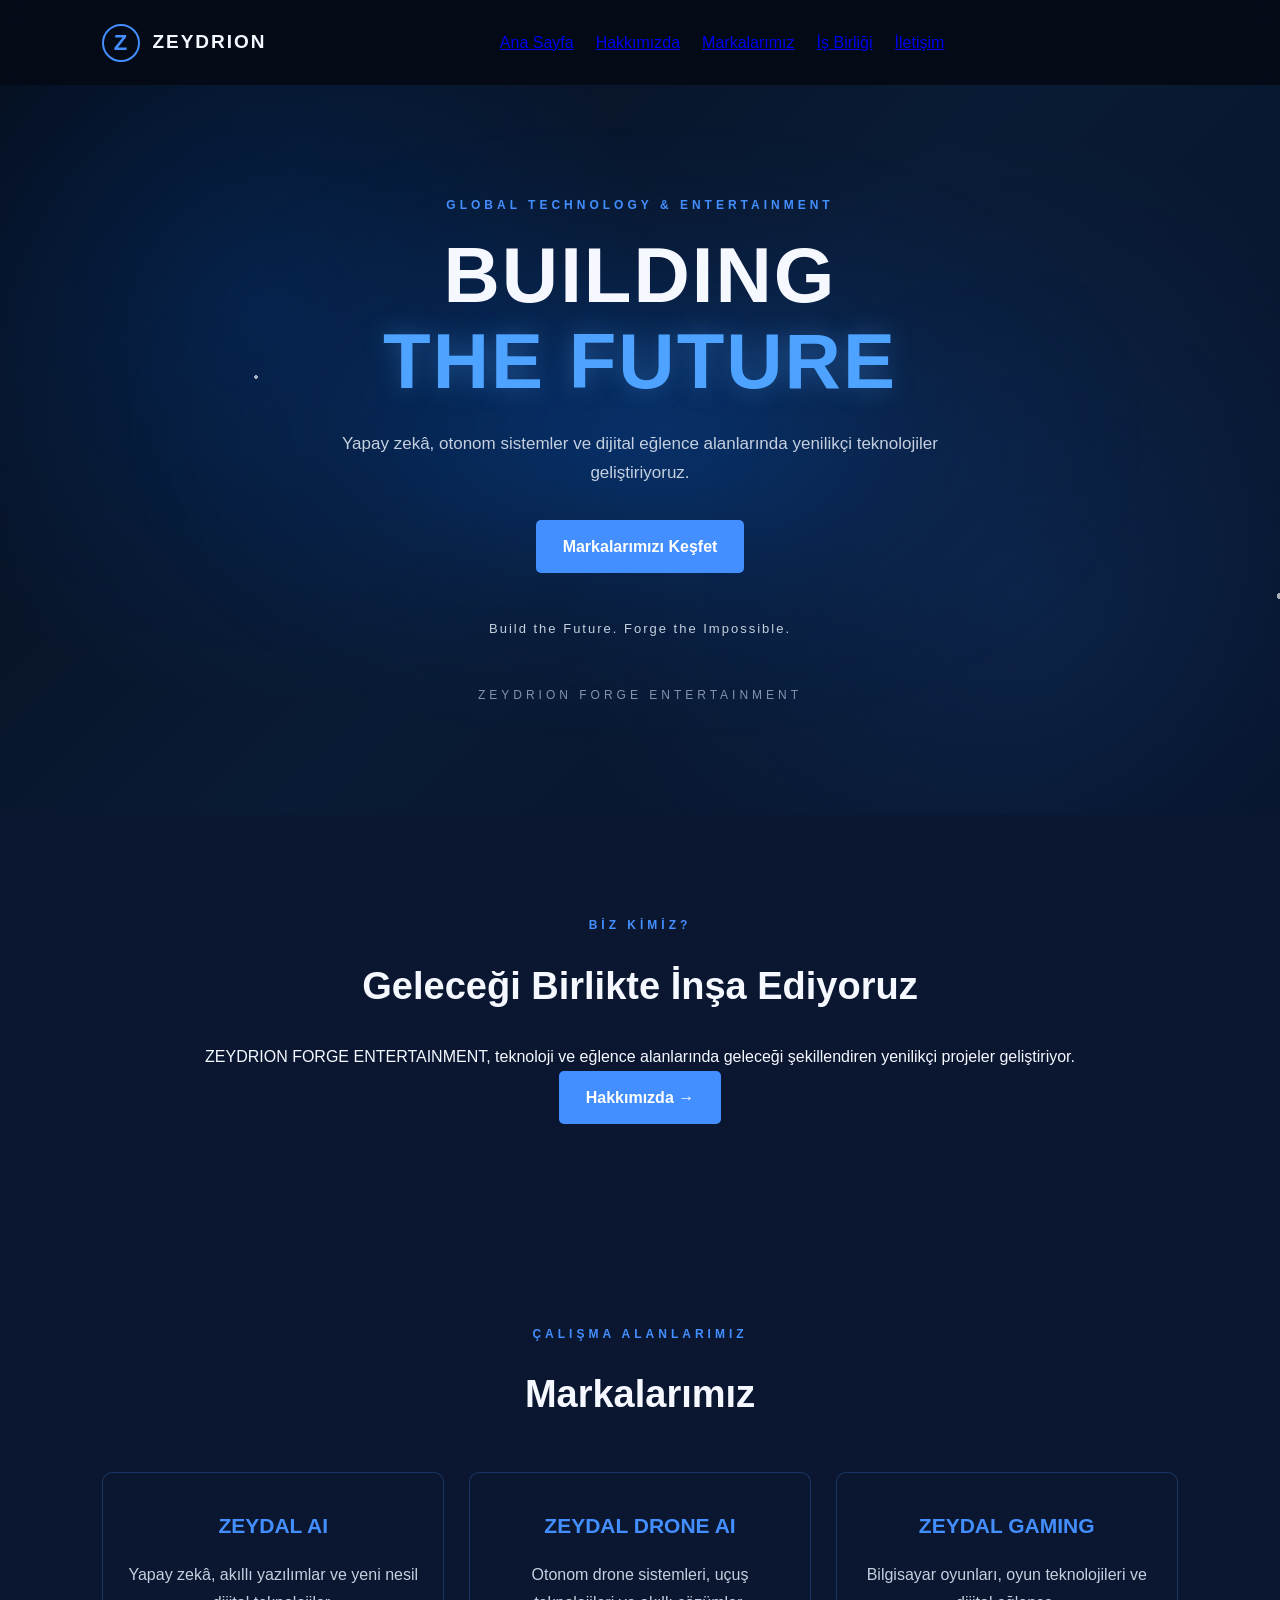
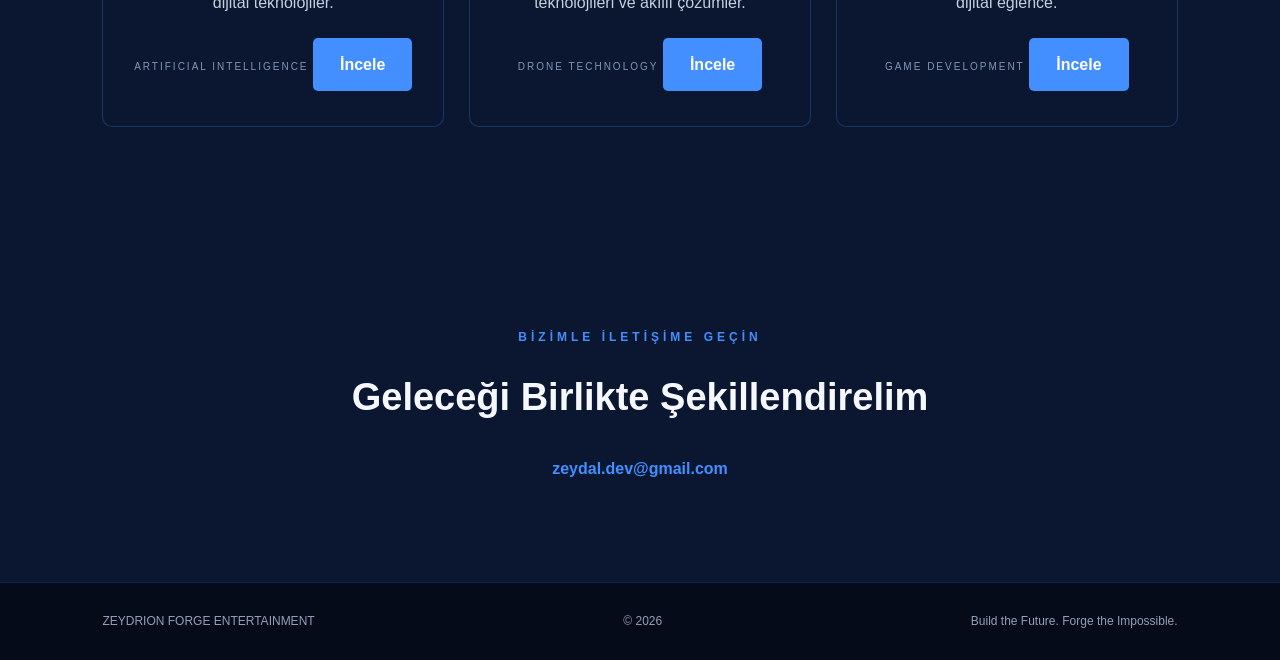
==== commit edeb72e6: "Refactor index.html structure and content" ====
--- a/index.html
+++ b/index.html
@@ -27,7 +27,9 @@
 
 
   <main>
-    
+
+  </header>
+  
 <section class="hero" id="home">
   <p class="eyebrow">GLOBAL TECHNOLOGY & ENTERTAINMENT</p>
 
--- a/style.css
+++ b/style.css
@@ -59,15 +59,20 @@
 
 .navigation {
   display: flex;
-  gap: 28px;
-  flex-wrap: wrap;
-}
-
-.navigation a {
-  color: var(--silver);
-  text-decoration: none;
-  font-size: 14px;
-  transition: color 0.3s ease;
+  align-items: center;
+  justify-content: flex-end;
+  gap: 22px;
+  flex-wrap: nowrap;
+  white-space: nowrap;
+}
+
+.navigation {
+  display: flex;
+  align-items: center;
+  justify-content: flex-end;
+  gap: 22px;
+  flex-wrap: nowrap;
+  white-space: nowrap;
 }
 
 .navigation a:hover {
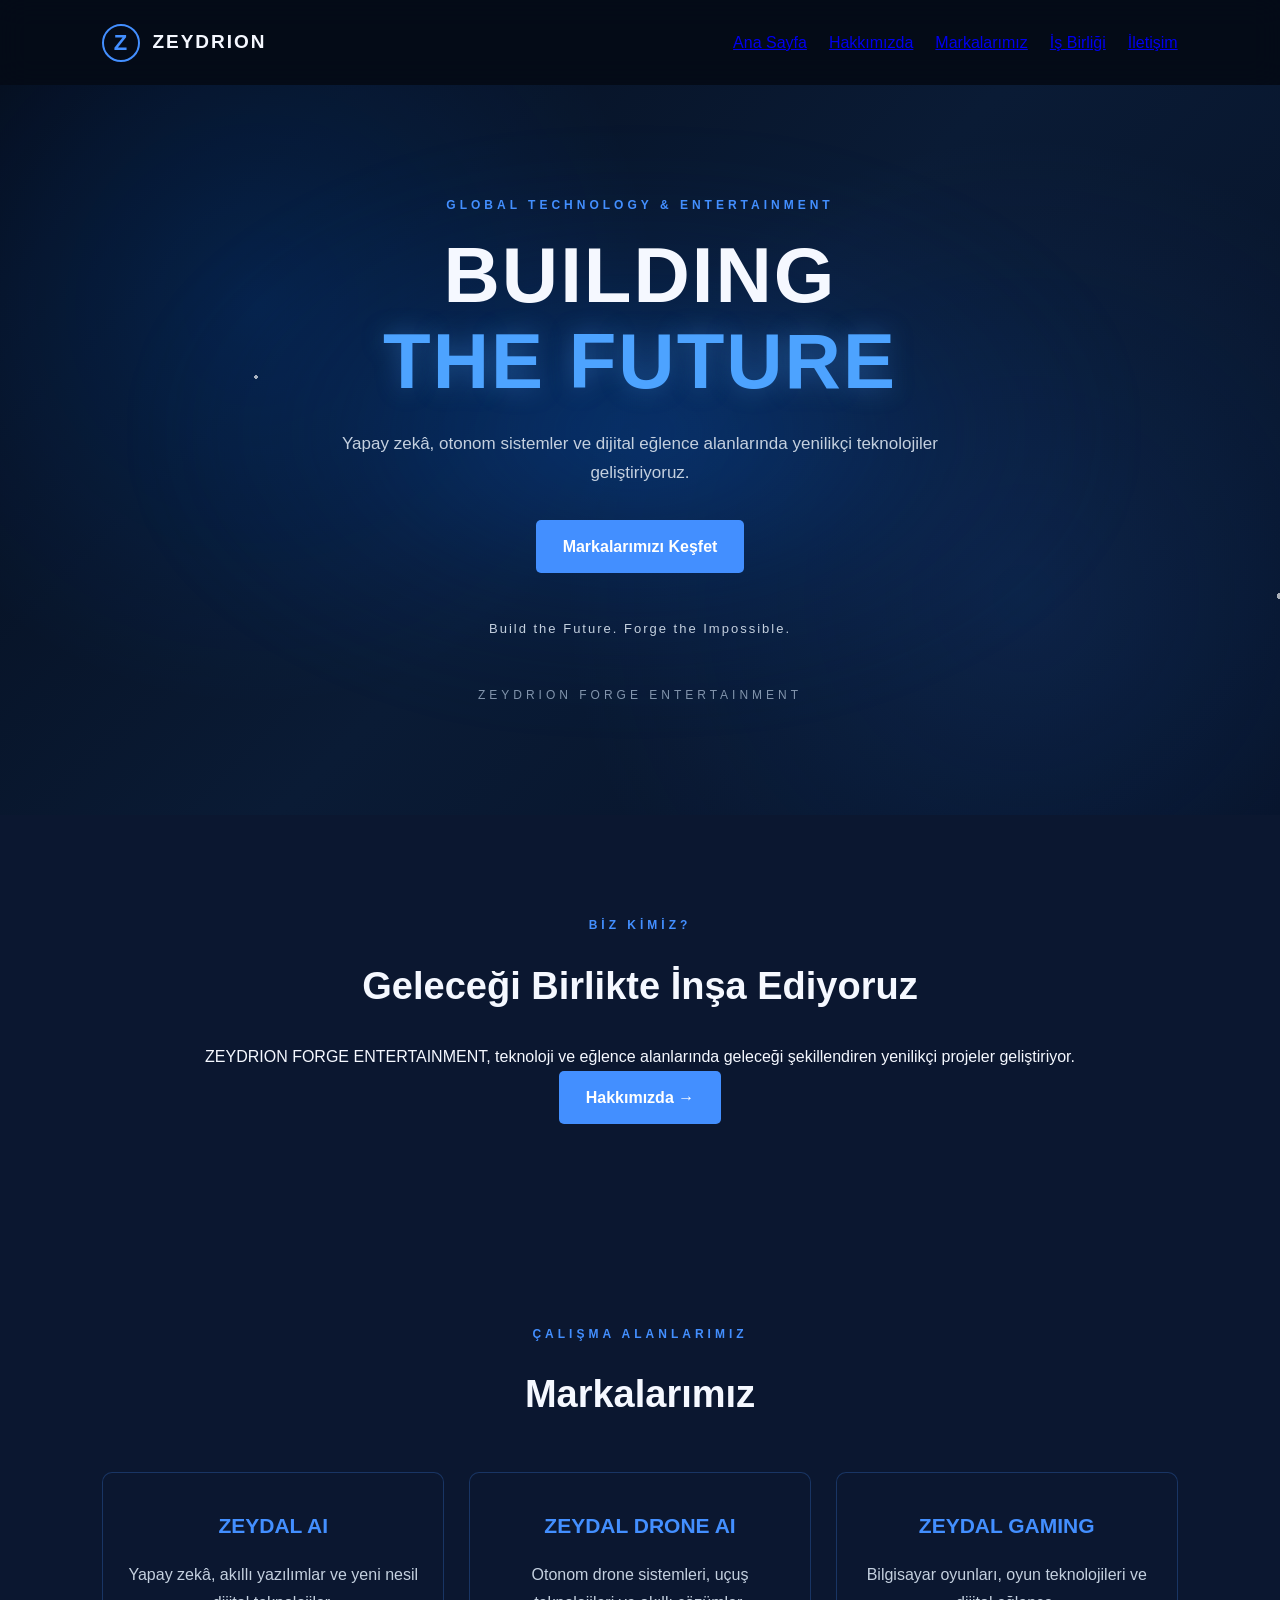
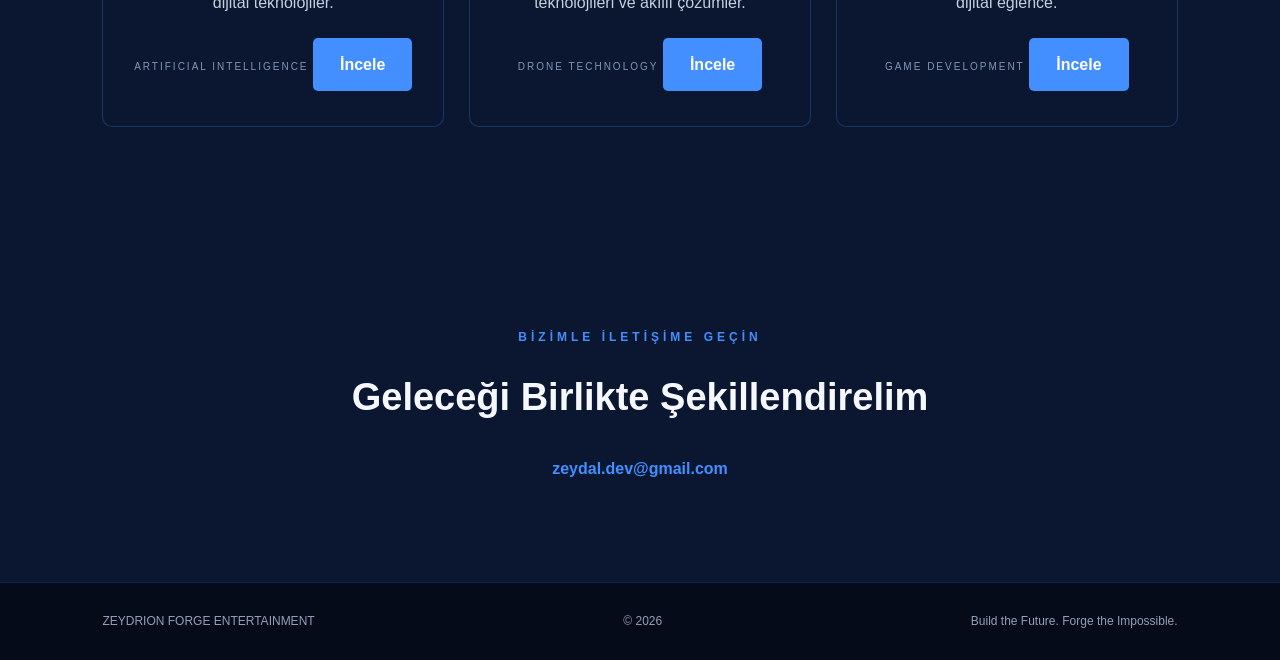
==== commit 2e3a8b64: "Restore index.html with original content" ====
--- a/index.html
+++ b/index.html
@@ -25,10 +25,9 @@
   <a href="#contact">İletişim</a>
 </nav>
 
+</header>
 
-  <main>
-
-  </header>
+<main>
   
 <section class="hero" id="home">
   <p class="eyebrow">GLOBAL TECHNOLOGY & ENTERTAINMENT</p>
